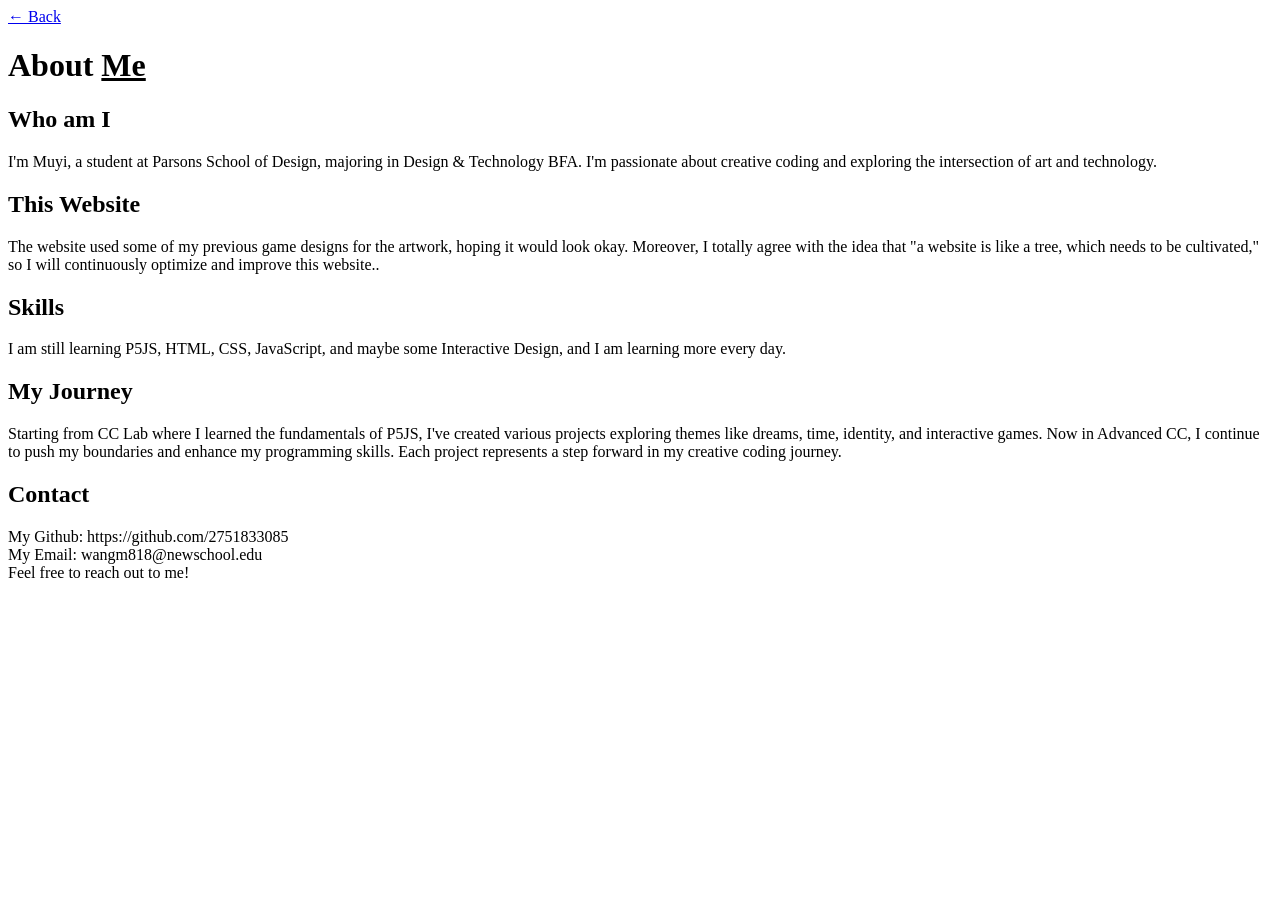
==== About Me Page/about.html @ 3d46e704 "Rename the site to Welcome from Muyi and add Markdown docs The portfolio is now named Welcome from M" ====
<!DOCTYPE html>
<html lang="en" class="is-loading">
<head>
    <meta charset="UTF-8">
    <meta name="viewport" content="width=device-width, initial-scale=1">
    <meta name="text-scale" content="scale">
    <link rel="preload" href="../RES/BradleyHandITCTT-Bold.ttf" as="font" type="font/ttf" crossorigin>
    <title>About Me | Welcome from Muyi</title>
    <link rel="stylesheet" href="about.css">
    <script src="../loading-particle.js"></script>
    <script type="speculationrules">
    {
      "prefetch": [{
        "where": {
          "and": [
            { "href_matches": "/*" },
            { "not": { "selector_matches": "[target=_blank]" } }
          ]
        },
        "eagerness": "moderate"
      }]
    }
    </script>
</head>
<body>
    <main>
        <a class="back" href="../index.html">← Back</a>
        <h1>About <u>Me</u></h1>

        <div class="grid">
            <div class="card">
                <h2>Who am I</h2>
                <p>I'm Muyi, a student at Parsons School of Design, majoring in Design & Technology BFA. I'm passionate about creative coding and exploring the intersection of art and technology.</p>
            </div>

            <!-- This Website -->
            <div class="card">
                <h2>This Website</h2>
                <p>The website used some of my previous game designs for the artwork, hoping it would look okay. Moreover, I totally agree with the idea that "a website is like a tree, which needs to be cultivated," so I will continuously optimize and improve this website..</p>
            </div>

            <!-- Skills -->
            <div class="card">
                <h2>Skills</h2>
                <p>I am still learning P5JS, HTML, CSS, JavaScript, and maybe some Interactive Design, and I am learning more every day.</p>
            </div>

            <!-- Journey -->
            <div class="card wide">
                <h2>My Journey</h2>
                <p>Starting from CC Lab where I learned the fundamentals of P5JS, I've created various projects exploring themes like dreams, time, identity, and interactive games. Now in Advanced CC, I continue to push my boundaries and enhance my programming skills. Each project represents a step forward in my creative coding journey.</p>
            </div>

            <!-- Contact -->
            <div class="card">
                <h2>Contact</h2>
                <p>My Github: https://github.com/2751833085 <br>
                   My Email: wangm818@newschool.edu <br>
                    Feel free to reach out to me!
                </p>
            </div>
        </div>
    </main>
    <script>
        (() => {
            const root = document.documentElement;
            const loadImage = src => new Promise(resolve => {
                const image = new Image();
                image.onload = resolve;
                image.onerror = resolve;
                image.src = src;
                if (image.complete) resolve();
            });
            const imageSources = Array.from(document.querySelectorAll("img[data-src]")).map(image => image.dataset.src).filter(Boolean);
            const fontReady = document.fonts ? document.fonts.ready.catch(() => {}) : Promise.resolve();
            const pageReady = document.readyState === "complete" ? Promise.resolve() : new Promise(resolve => window.addEventListener("load", resolve, { once: true }));
            const minimumHold = new Promise(resolve => setTimeout(resolve, 1200));
            const maxHold = new Promise(resolve => setTimeout(resolve, 4200));
            const ready = Promise.all([...imageSources.map(loadImage), fontReady, pageReady, minimumHold]);

            Promise.race([ready, maxHold]).then(() => {
                document.querySelectorAll("[data-src]").forEach(node => {
                    node.src = node.dataset.src;
                });
                requestAnimationFrame(() => {
                    if (window.finishLoadingScreen) {
                        window.finishLoadingScreen();
                    } else {
                        root.classList.remove("is-loading");
                        root.classList.add("is-ready");
                    }
                });
            });
        })();
    </script>
</body>
</html>
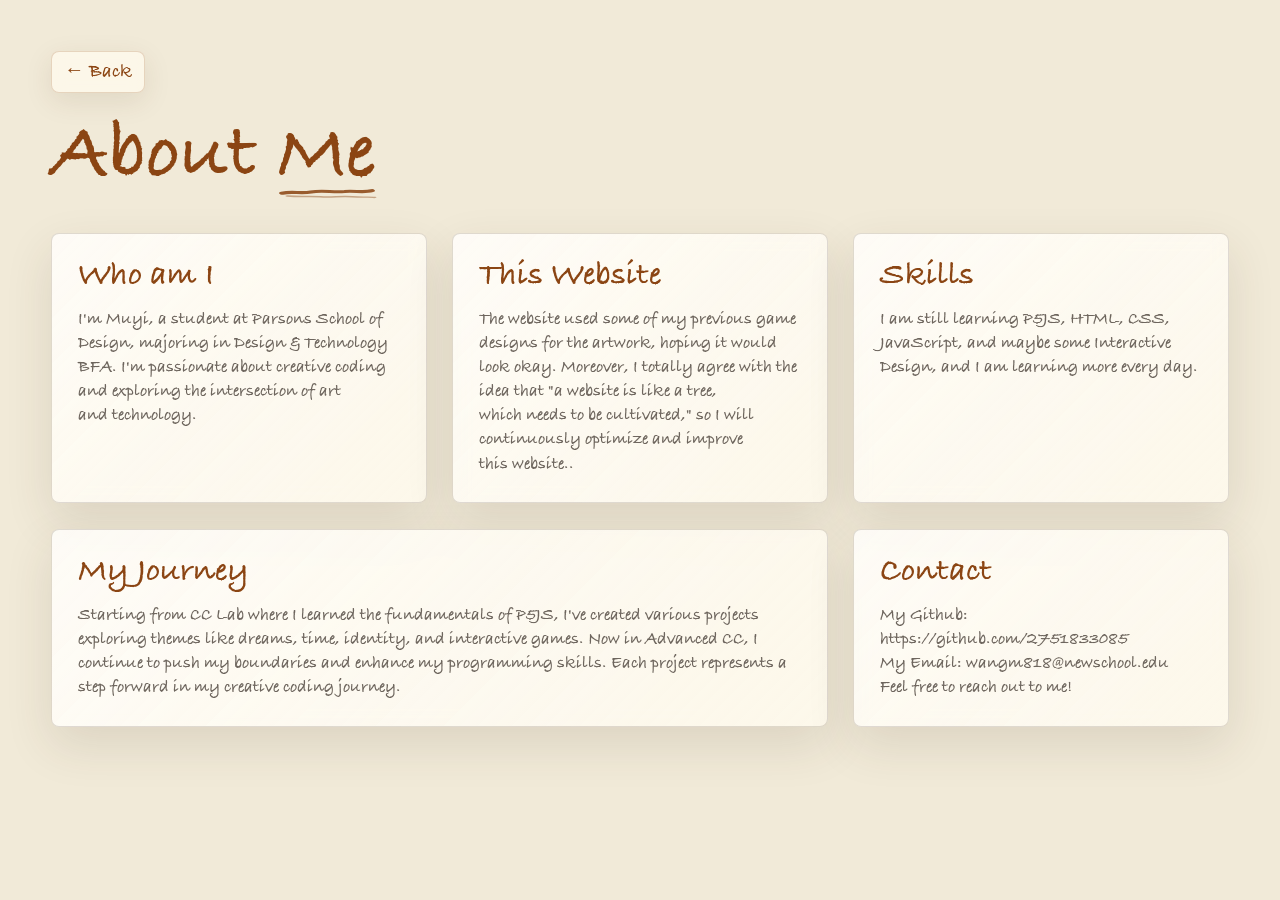
==== commit 465f141d: "Group shared assets and merge duplicated styles and scripts - Move fonts, images, the loader and hom" ====
--- a/About Me Page/about.html
+++ b/About Me Page/about.html
@@ -4,10 +4,10 @@
     <meta charset="UTF-8">
     <meta name="viewport" content="width=device-width, initial-scale=1">
     <meta name="text-scale" content="scale">
-    <link rel="preload" href="../RES/BradleyHandITCTT-Bold.ttf" as="font" type="font/ttf" crossorigin>
+    <link rel="preload" href="../assets/fonts/BradleyHandITCTT-Bold.ttf" as="font" type="font/ttf" crossorigin>
     <title>About Me | Welcome from Muyi</title>
-    <link rel="stylesheet" href="about.css">
-    <script src="../loading-particle.js"></script>
+    <link rel="stylesheet" href="../assets/css/pages.css">
+    <script src="../assets/js/loader.js"></script>
     <script type="speculationrules">
     {
       "prefetch": [{
@@ -61,37 +61,5 @@
             </div>
         </div>
     </main>
-    <script>
-        (() => {
-            const root = document.documentElement;
-            const loadImage = src => new Promise(resolve => {
-                const image = new Image();
-                image.onload = resolve;
-                image.onerror = resolve;
-                image.src = src;
-                if (image.complete) resolve();
-            });
-            const imageSources = Array.from(document.querySelectorAll("img[data-src]")).map(image => image.dataset.src).filter(Boolean);
-            const fontReady = document.fonts ? document.fonts.ready.catch(() => {}) : Promise.resolve();
-            const pageReady = document.readyState === "complete" ? Promise.resolve() : new Promise(resolve => window.addEventListener("load", resolve, { once: true }));
-            const minimumHold = new Promise(resolve => setTimeout(resolve, 1200));
-            const maxHold = new Promise(resolve => setTimeout(resolve, 4200));
-            const ready = Promise.all([...imageSources.map(loadImage), fontReady, pageReady, minimumHold]);
-
-            Promise.race([ready, maxHold]).then(() => {
-                document.querySelectorAll("[data-src]").forEach(node => {
-                    node.src = node.dataset.src;
-                });
-                requestAnimationFrame(() => {
-                    if (window.finishLoadingScreen) {
-                        window.finishLoadingScreen();
-                    } else {
-                        root.classList.remove("is-loading");
-                        root.classList.add("is-ready");
-                    }
-                });
-            });
-        })();
-    </script>
 </body>
 </html>
--- a/assets/css/pages.css
+++ b/assets/css/pages.css
@@ -0,0 +1,417 @@
+@font-face { font-family: 'Bradley Hand'; src: url('../fonts/BradleyHandITCTT-Bold.ttf'); }
+
+:root {
+    --paper: #f1ead8;
+    --ink: #4a4a4a;
+    --muted: #6d655d;
+    --brown: #8B4513;
+    --brown-dark: #64320e;
+    --green: #68775f;
+    --blue: #526d80;
+    --line: rgba(62, 44, 30, 0.16);
+    --panel: rgba(255, 252, 242, 0.78);
+}
+
+* { box-sizing: border-box;
+}
+
+html {
+    min-height: 100%;
+    background: var(--paper);
+}
+
+html.is-loading {
+    background: var(--paper);
+}
+
+html.is-loading::before {
+    content: none;
+    position: fixed;
+    inset: 0;
+    z-index: 9998;
+    background: transparent;
+    pointer-events: none;
+}
+
+html.is-loading::after {
+    content: none;
+    position: fixed;
+    left: 50%;
+    top: 50%;
+    z-index: 9999;
+    transform: translate(-50%, -50%);
+    color: var(--brown);
+    font: 18px ui-monospace, SFMono-Regular, Menlo, Consolas, monospace;
+}
+
+body {
+    min-height: 100dvh;
+    margin: 0;
+    padding: clamp(28px, 4vw, 68px);
+    color: var(--ink);
+    font-family: 'Bradley Hand', cursive;
+    font-size-adjust: from-font;
+    overflow-wrap: anywhere;
+    background: transparent;
+    opacity: 0;
+    transform: translateY(18px);
+    animation: pageIn 760ms ease-out 120ms forwards;
+}
+
+html.is-loading body {
+    overflow: hidden;
+    visibility: visible;
+    opacity: 1;
+    transform: none;
+    animation: none;
+}
+
+@keyframes pageIn {
+    from { opacity: 0; transform: translateY(18px); }
+    to { opacity: 1; transform: translateY(0); }
+}
+
+.back {
+    text-decoration: none;
+    position: sticky;
+    top: 18px;
+    z-index: 5;
+    display: inline-flex;
+    align-items: center;
+    min-height: 42px;
+    margin: 0 0 clamp(18px, 2vw, 30px);
+    padding: 8px 12px;
+    border: 1px solid rgba(139, 69, 19, 0.2);
+    border-radius: 8px;
+    color: var(--brown);
+    background: rgba(255, 250, 238, 0.78);
+    box-shadow: 0 8px 28px rgba(80, 50, 22, 0.1);
+    backdrop-filter: blur(8px);
+    font: inherit;
+    font-size: clamp(1.125rem, 1.45vw, 1.6875rem);
+    line-height: 1;
+    cursor: pointer;
+}
+
+h1 {
+    max-width: 12ch;
+    margin: 0 0 clamp(24px, 3vw, 54px);
+    color: var(--brown);
+    font-size: clamp(3.625rem, 6.2vw, 7.75rem);
+    line-height: 0.92;
+}
+
+h1 u {
+    position: relative;
+    display: inline-block;
+    padding-bottom: 0.03em;
+    text-decoration: none;
+    border-bottom: 0;
+}
+
+h1 u::before,
+h1 u::after {
+    content: "";
+    position: absolute;
+    pointer-events: none;
+    background: currentColor;
+    -webkit-mask-repeat: no-repeat;
+    -webkit-mask-position: center;
+    -webkit-mask-size: 100% 100%;
+    mask-repeat: no-repeat;
+    mask-position: center;
+    mask-size: 100% 100%;
+    transform-origin: left center;
+}
+
+h1 u::before {
+    left: 0.02em;
+    right: 0.02em;
+    bottom: -0.045em;
+    height: 0.13em;
+    opacity: 0.86;
+    transform: rotate(-0.8deg);
+    -webkit-mask-image: url("data:image/svg+xml,%3Csvg viewBox='0 0 120 24' preserveAspectRatio='none' xmlns='http://www.w3.org/2000/svg'%3E%3Cpath d='M4 15 C16 10 27 17 40 13 C54 9 68 15 82 13 C94 11 106 17 116 12' fill='none' stroke='black' stroke-width='7.5' stroke-linecap='round' stroke-linejoin='round'/%3E%3C/svg%3E");
+    mask-image: url("data:image/svg+xml,%3Csvg viewBox='0 0 120 24' preserveAspectRatio='none' xmlns='http://www.w3.org/2000/svg'%3E%3Cpath d='M4 15 C16 10 27 17 40 13 C54 9 68 15 82 13 C94 11 106 17 116 12' fill='none' stroke='black' stroke-width='7.5' stroke-linecap='round' stroke-linejoin='round'/%3E%3C/svg%3E");
+}
+
+h1 u::after {
+    left: 0.08em;
+    right: 0;
+    bottom: -0.075em;
+    height: 0.1em;
+    opacity: 0.42;
+    transform: rotate(0.45deg) scaleY(0.72);
+    -webkit-mask-image: url("data:image/svg+xml,%3Csvg viewBox='0 0 120 24' preserveAspectRatio='none' xmlns='http://www.w3.org/2000/svg'%3E%3Cpath d='M5 12 C21 16 33 11 47 14 C61 17 73 10 88 13 C101 16 111 12 116 15' fill='none' stroke='black' stroke-width='5.8' stroke-linecap='round' stroke-linejoin='round'/%3E%3C/svg%3E");
+    mask-image: url("data:image/svg+xml,%3Csvg viewBox='0 0 120 24' preserveAspectRatio='none' xmlns='http://www.w3.org/2000/svg'%3E%3Cpath d='M5 12 C21 16 33 11 47 14 C61 17 73 10 88 13 C101 16 111 12 116 15' fill='none' stroke='black' stroke-width='5.8' stroke-linecap='round' stroke-linejoin='round'/%3E%3C/svg%3E");
+}
+
+.card h2 u {
+    text-decoration: none;
+    border-bottom: 0.11em solid currentColor;
+}
+
+.intro {
+    max-width: 62ch;
+    margin: -1vw 0 clamp(26px, 3vw, 52px);
+    color: var(--muted);
+    font-size: clamp(1.25rem, 1.55vw, 1.875rem);
+    line-height: 1.4;
+}
+
+.grid,
+.logic-grid {
+    display: grid;
+    grid-template-columns: repeat(3, minmax(0, 1fr));
+    gap: clamp(18px, 2vw, 34px);
+}
+
+.content,
+.card,
+.logic-card {
+    border: 1px solid var(--line);
+    border-radius: 8px;
+    background:
+        linear-gradient(135deg, rgba(255,255,255,0.5), rgba(255,248,228,0.28)),
+        var(--panel);
+    box-shadow: 0 18px 48px rgba(65, 47, 30, 0.12);
+    backdrop-filter: blur(8px);
+}
+
+.content {
+    display: grid;
+    gap: clamp(18px, 2vw, 30px);
+    padding: clamp(20px, 3vw, 46px);
+}
+
+.card,
+.logic-card {
+    display: grid;
+    align-content: start;
+    gap: clamp(12px, 1.2vw, 22px);
+    padding: clamp(18px, 2vw, 34px);
+}
+
+.card.wide { grid-column: span 2;
+}
+
+.card h2,
+.logic-card h2 {
+    margin: 0;
+    color: var(--brown);
+    font-size: clamp(1.875rem, 2.6vw, 3.375rem);
+    line-height: 1;
+}
+
+.card h3 {
+    margin: 0;
+    color: var(--brown);
+    font-size: clamp(1.5rem, 1.8vw, 2.375rem);
+    line-height: 1;
+}
+
+.card p,
+.logic-card p,
+.toolbox-copy,
+.project-copy,
+.placeholder {
+    margin: 0;
+    color: var(--muted);
+    font-size: clamp(1.0625rem, 1.2vw, 1.5rem);
+    line-height: 1.42;
+}
+
+.toolbox-copy,
+.project-copy {
+    display: grid;
+    gap: 1rem;
+}
+
+.project-copy p,
+.toolbox-copy p,
+.placeholder {
+    margin: 0;
+}
+
+.card h2 a,
+.card h2 button {
+    color: var(--brown);
+    background: none;
+    border: 0;
+    padding: 0;
+    font: inherit;
+    text-align: left;
+    text-decoration: none;
+    cursor: pointer;
+}
+
+.card h2 a,
+.card h2 button {
+    background-image: linear-gradient(currentColor, currentColor);
+    background-repeat: no-repeat;
+    background-position: 100% 100%;
+    background-size: 0% 0.1em;
+    padding-bottom: 0.08em;
+    transition: background-size 320ms cubic-bezier(0.22, 0.61, 0.36, 1);
+}
+
+.card h2 a:hover,
+.card h2 button:hover,
+.card h2 a:focus-visible,
+.card h2 button:focus-visible {
+    background-position: 0 100%;
+    background-size: 100% 0.1em;
+}
+
+.launch-btn {
+    display: inline-flex;
+    align-items: center;
+    justify-content: center;
+    width: fit-content;
+    min-height: 48px;
+    padding: 10px 16px;
+    border: 1px solid var(--brown);
+    border-radius: 8px;
+    color: #fff8e8;
+    background: var(--brown);
+    font: inherit;
+    font-size: clamp(1.125rem, 1.25vw, 1.5625rem);
+    line-height: 1;
+    text-decoration: none;
+    cursor: pointer;
+}
+
+.launch-btn:hover { background: var(--brown-dark);
+}
+
+.preview {
+    margin: 0;
+}
+
+.preview img {
+    height: auto;
+    display: block;
+    width: 100%;
+    max-height: 46vw;
+    object-fit: cover;
+    border-radius: 8px;
+}
+
+.preview figcaption {
+    margin-top: 10px;
+    color: var(--muted);
+    font-size: clamp(0.875rem, 1vw, 1.1875rem);
+    line-height: 1.35;
+}
+
+.logic-grid {
+    grid-template-columns: repeat(3, minmax(0, 1fr));
+    gap: clamp(14px, 1.4vw, 24px);
+}
+
+.logic-card {
+    background: rgba(255, 252, 242, 0.62);
+    box-shadow: none;
+}
+
+.logic-card h2 {
+    color: var(--blue);
+    font-size: clamp(1.5rem, 1.8vw, 2.375rem);
+}
+
+@media (max-width: 56.25em) {
+    html {
+        background-size: 165% auto;
+    }
+
+    body {
+        padding: 14px 14px 34px;
+    }
+
+    .back {
+        top: 10px;
+        width: 100%;
+        justify-content: center;
+        margin-bottom: 18px;
+        font-size: 1.3125rem;
+    }
+
+    h1 {
+        max-width: none;
+        margin: 22px 0 18px;
+        font-size: clamp(3.375rem, 15vw, 5.375rem);
+    }
+
+    .intro {
+        margin: 0 0 16px;
+        font-size: 1.25rem;
+    }
+
+    .grid,
+    .logic-grid {
+        grid-template-columns: 1fr;
+        gap: 14px;
+    }
+
+    .card.wide { grid-column: auto;
+    }
+
+    .content,
+    .card,
+    .logic-card {
+        border-radius: 8px;
+        padding: 16px;
+    }
+
+    .card h2,
+    .logic-card h2 {
+        font-size: 2rem;
+    }
+
+    .card h3 {
+        font-size: 1.5625rem;
+    }
+
+    .card p,
+    .logic-card p,
+    .toolbox-copy,
+    .project-copy,
+    .placeholder {
+        font-size: 1.0625rem;
+    }
+
+    .launch-btn {
+        width: 100%;
+        font-size: 1.25rem;
+    }
+
+    .preview img {
+        max-height: none;
+    }
+}
+
+@media (prefers-reduced-motion: reduce) {
+    body {
+        opacity: 1;
+        transform: none;
+        animation: none;
+    }
+}
+
+h1,
+h2,
+h3 { text-wrap: balance;
+}
+
+p { text-wrap: pretty;
+}
+
+@media (prefers-reduced-motion: reduce) {
+    .topbar .nav a,
+    .topbar .nav button,
+    .card h2 a,
+    .card h2 button,
+    .card h3 a,
+    .sketch-load { transition: none;
+    }
+}
